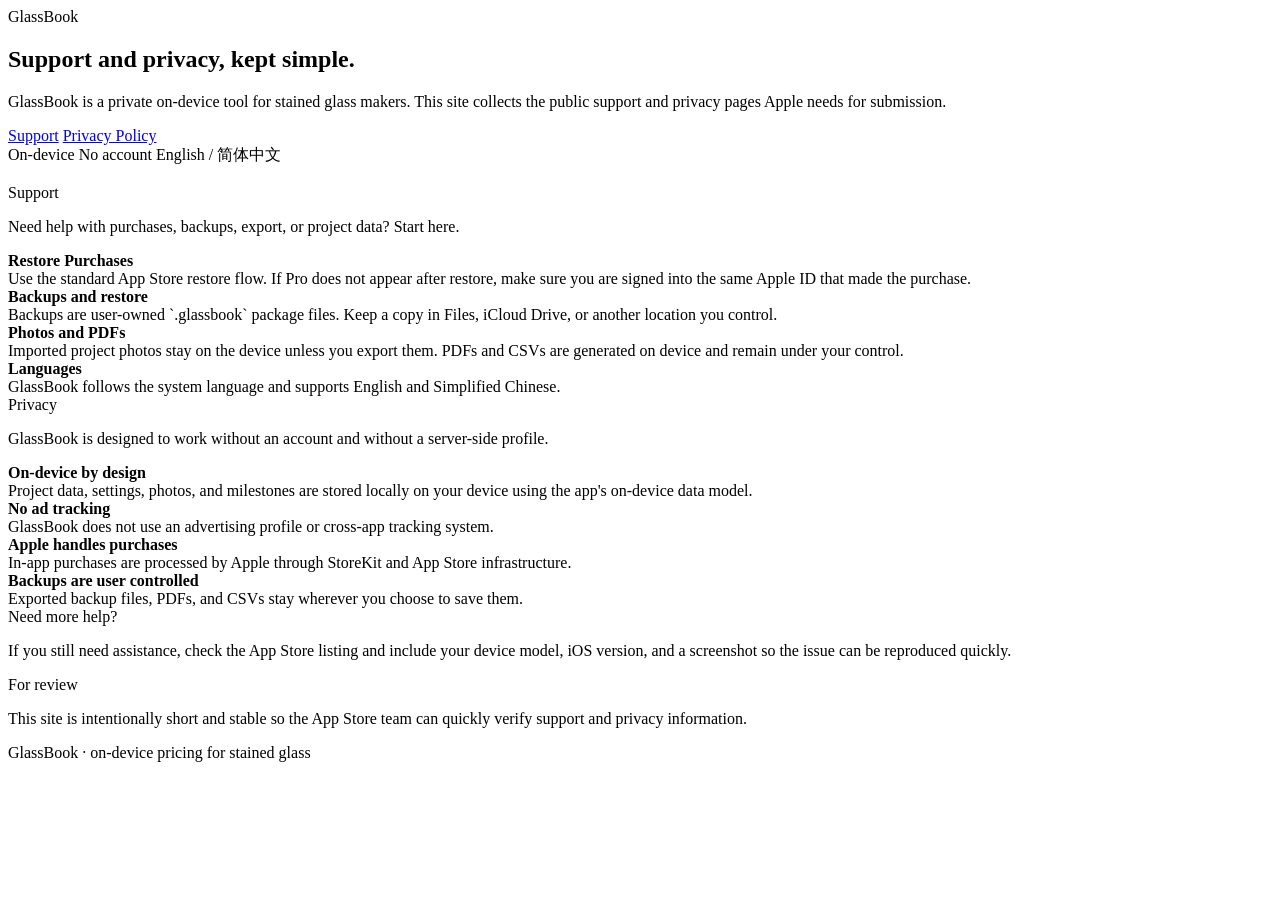
==== index.html @ b01d8851 "Initialize GlassBook support site" ====
<!doctype html>
<html lang="en">
  <head>
    <meta charset="utf-8" />
    <meta name="viewport" content="width=device-width, initial-scale=1" />
    <title>GlassBook Support</title>
    <meta name="description" content="GlassBook support and privacy pages." />
    <link rel="stylesheet" href="assets/styles.css" />
  </head>
  <body>
    <main class="shell">
      <section class="hero split">
        <div>
          <div class="eyebrow">GlassBook</div>
          <h1>Support and privacy, kept simple.</h1>
          <p class="lede">
            GlassBook is a private on-device tool for stained glass makers. This site collects
            the public support and privacy pages Apple needs for submission.
          </p>
          <div class="hero-actions">
            <a class="button primary" href="support/">Support</a>
            <a class="button secondary" href="privacy/">Privacy Policy</a>
          </div>
          <div class="crumbs">
            <span class="chip">On-device</span>
            <span class="chip">No account</span>
            <span class="chip">English / 简体中文</span>
          </div>
        </div>
        <div class="brand-mark" aria-hidden="true">
          <img src="assets/brand-icon.svg" alt="" />
        </div>
      </section>

      <section class="grid two section">
        <article class="card">
          <div class="section-title">Support</div>
          <div class="stack">
            <p>Need help with purchases, backups, export, or project data? Start here.</p>
            <div class="list">
              <div class="item">
                <strong>Restore Purchases</strong>
                <div class="muted small">
                  Use the standard App Store restore flow. If Pro does not appear after restore,
                  make sure you are signed into the same Apple ID that made the purchase.
                </div>
              </div>
              <div class="item">
                <strong>Backups and restore</strong>
                <div class="muted small">
                  Backups are user-owned `.glassbook` package files. Keep a copy in Files, iCloud
                  Drive, or another location you control.
                </div>
              </div>
              <div class="item">
                <strong>Photos and PDFs</strong>
                <div class="muted small">
                  Imported project photos stay on the device unless you export them. PDFs and CSVs
                  are generated on device and remain under your control.
                </div>
              </div>
              <div class="item">
                <strong>Languages</strong>
                <div class="muted small">
                  GlassBook follows the system language and supports English and Simplified Chinese.
                </div>
              </div>
            </div>
          </div>
        </article>

        <article class="card soft">
          <div class="section-title">Privacy</div>
          <div class="stack">
            <p>GlassBook is designed to work without an account and without a server-side profile.</p>
            <div class="list">
              <div class="item">
                <strong>On-device by design</strong>
                <div class="muted small">
                  Project data, settings, photos, and milestones are stored locally on your device
                  using the app's on-device data model.
                </div>
              </div>
              <div class="item">
                <strong>No ad tracking</strong>
                <div class="muted small">
                  GlassBook does not use an advertising profile or cross-app tracking system.
                </div>
              </div>
              <div class="item">
                <strong>Apple handles purchases</strong>
                <div class="muted small">
                  In-app purchases are processed by Apple through StoreKit and App Store infrastructure.
                </div>
              </div>
              <div class="item">
                <strong>Backups are user controlled</strong>
                <div class="muted small">
                  Exported backup files, PDFs, and CSVs stay wherever you choose to save them.
                </div>
              </div>
            </div>
          </div>
        </article>
      </section>

      <section class="section">
        <div class="grid two">
          <article class="card">
            <div class="section-title">Need more help?</div>
            <p>
              If you still need assistance, check the App Store listing and include your device
              model, iOS version, and a screenshot so the issue can be reproduced quickly.
            </p>
          </article>
          <article class="card">
            <div class="section-title">For review</div>
            <p>
              This site is intentionally short and stable so the App Store team can quickly verify
              support and privacy information.
            </p>
          </article>
        </div>
      </section>

      <div class="footer">GlassBook · on-device pricing for stained glass</div>
    </main>
  </body>
</html>
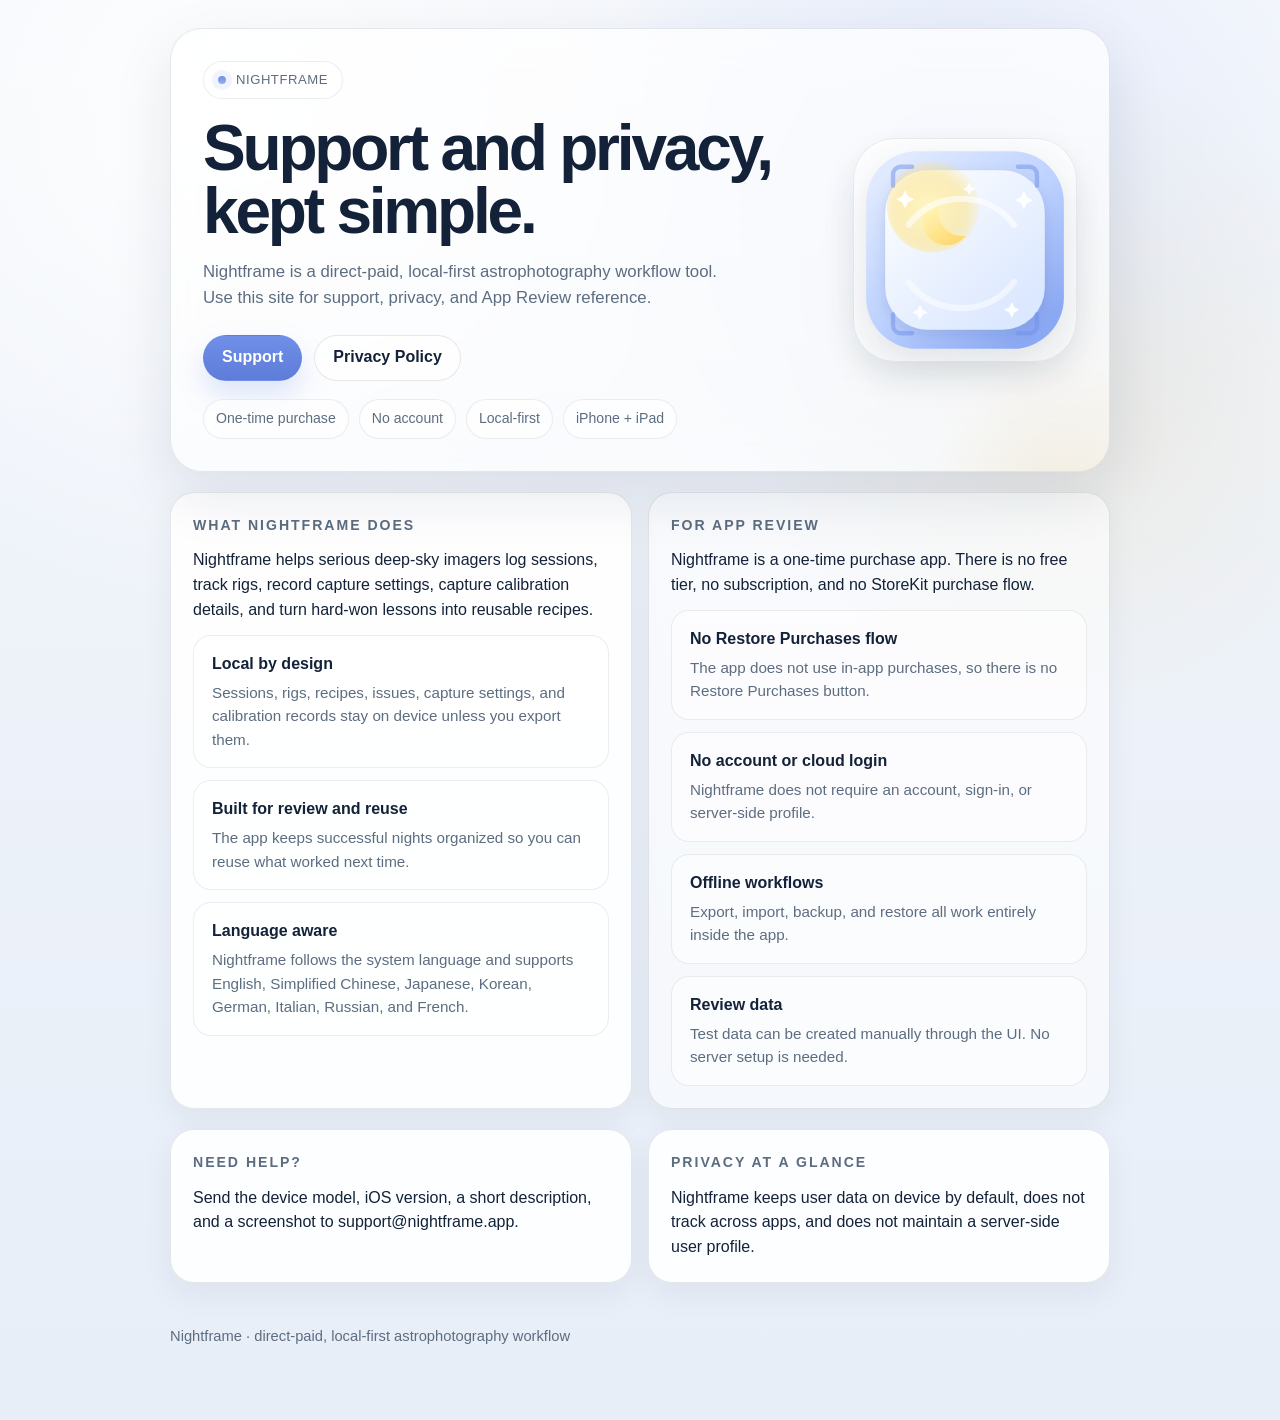
==== commit 346c57b9: "Build Nightframe support site" ====
--- a/index.html
+++ b/index.html
@@ -3,66 +3,113 @@
   <head>
     <meta charset="utf-8" />
     <meta name="viewport" content="width=device-width, initial-scale=1" />
-    <title>GlassBook Support</title>
-    <meta name="description" content="GlassBook support and privacy pages." />
+    <title>Nightframe Support</title>
+    <meta
+      name="description"
+      content="Nightframe support and privacy information for the App Store review and customers."
+    />
     <link rel="stylesheet" href="assets/styles.css" />
+    <style>
+      :root {
+        --bg: #f3f6fb;
+        --bg-2: #e7eef8;
+        --card: rgba(255, 255, 255, 0.72);
+        --card-strong: rgba(255, 255, 255, 0.9);
+        --text: #132238;
+        --muted: #5d6d80;
+        --accent: #6f8fe8;
+        --accent-2: #d7b86b;
+        --line: rgba(19, 34, 56, 0.1);
+        --shadow: 0 22px 60px rgba(19, 34, 56, 0.1);
+        --max: 980px;
+      }
+      body {
+        background:
+          radial-gradient(circle at 18% 8%, rgba(255, 255, 255, 0.9), transparent 30%),
+          radial-gradient(circle at 75% 12%, rgba(158, 185, 255, 0.18), transparent 24%),
+          radial-gradient(circle at 84% 28%, rgba(215, 184, 107, 0.16), transparent 22%),
+          linear-gradient(180deg, var(--bg), var(--bg-2));
+      }
+      .hero::before {
+        background: radial-gradient(circle, rgba(111, 143, 232, 0.18), transparent 70%);
+      }
+      .hero::after {
+        background: radial-gradient(circle, rgba(215, 184, 107, 0.16), transparent 68%);
+      }
+      .eyebrow::before {
+        background: linear-gradient(180deg, #6f8fe8, #97aef7);
+        box-shadow: 0 0 0 6px rgba(111, 143, 232, 0.1);
+      }
+      .button.primary {
+        background: linear-gradient(180deg, #6f8fe8, #5e7cd9);
+        box-shadow: 0 14px 28px rgba(111, 143, 232, 0.22);
+      }
+      .brand-mark {
+        width: 224px;
+        height: 224px;
+      }
+      .brand-mark img {
+        width: 100%;
+        height: 100%;
+        object-fit: contain;
+        filter: drop-shadow(0 12px 18px rgba(19, 34, 56, 0.12));
+      }
+    </style>
   </head>
   <body>
     <main class="shell">
       <section class="hero split">
         <div>
-          <div class="eyebrow">GlassBook</div>
+          <div class="eyebrow">Nightframe</div>
           <h1>Support and privacy, kept simple.</h1>
           <p class="lede">
-            GlassBook is a private on-device tool for stained glass makers. This site collects
-            the public support and privacy pages Apple needs for submission.
+            Nightframe is a direct-paid, local-first astrophotography workflow tool. Use this
+            site for support, privacy, and App Review reference.
           </p>
           <div class="hero-actions">
             <a class="button primary" href="support/">Support</a>
             <a class="button secondary" href="privacy/">Privacy Policy</a>
           </div>
           <div class="crumbs">
-            <span class="chip">On-device</span>
+            <span class="chip">One-time purchase</span>
             <span class="chip">No account</span>
-            <span class="chip">English / 简体中文</span>
+            <span class="chip">Local-first</span>
+            <span class="chip">iPhone + iPad</span>
           </div>
         </div>
         <div class="brand-mark" aria-hidden="true">
-          <img src="assets/brand-icon.svg" alt="" />
+          <img src="assets/nightframe-mark.svg" alt="" />
         </div>
       </section>
 
       <section class="grid two section">
         <article class="card">
-          <div class="section-title">Support</div>
+          <div class="section-title">What Nightframe does</div>
           <div class="stack">
-            <p>Need help with purchases, backups, export, or project data? Start here.</p>
+            <p>
+              Nightframe helps serious deep-sky imagers log sessions, track rigs, record capture
+              settings, capture calibration details, and turn hard-won lessons into reusable
+              recipes.
+            </p>
             <div class="list">
               <div class="item">
-                <strong>Restore Purchases</strong>
+                <strong>Local by design</strong>
                 <div class="muted small">
-                  Use the standard App Store restore flow. If Pro does not appear after restore,
-                  make sure you are signed into the same Apple ID that made the purchase.
+                  Sessions, rigs, recipes, issues, capture settings, and calibration records stay
+                  on device unless you export them.
                 </div>
               </div>
               <div class="item">
-                <strong>Backups and restore</strong>
+                <strong>Built for review and reuse</strong>
                 <div class="muted small">
-                  Backups are user-owned `.glassbook` package files. Keep a copy in Files, iCloud
-                  Drive, or another location you control.
+                  The app keeps successful nights organized so you can reuse what worked next time.
                 </div>
               </div>
               <div class="item">
-                <strong>Photos and PDFs</strong>
+                <strong>Language aware</strong>
                 <div class="muted small">
-                  Imported project photos stay on the device unless you export them. PDFs and CSVs
-                  are generated on device and remain under your control.
-                </div>
-              </div>
-              <div class="item">
-                <strong>Languages</strong>
-                <div class="muted small">
-                  GlassBook follows the system language and supports English and Simplified Chinese.
+                  Nightframe follows the system language and supports English, Simplified Chinese,
+                  Japanese, Korean, German, Italian, Russian, and French.
                 </div>
               </div>
             </div>
@@ -70,33 +117,35 @@
         </article>
 
         <article class="card soft">
-          <div class="section-title">Privacy</div>
+          <div class="section-title">For App Review</div>
           <div class="stack">
-            <p>GlassBook is designed to work without an account and without a server-side profile.</p>
+            <p>
+              Nightframe is a one-time purchase app. There is no free tier, no subscription, and
+              no StoreKit purchase flow.
+            </p>
             <div class="list">
               <div class="item">
-                <strong>On-device by design</strong>
+                <strong>No Restore Purchases flow</strong>
                 <div class="muted small">
-                  Project data, settings, photos, and milestones are stored locally on your device
-                  using the app's on-device data model.
+                  The app does not use in-app purchases, so there is no Restore Purchases button.
                 </div>
               </div>
               <div class="item">
-                <strong>No ad tracking</strong>
+                <strong>No account or cloud login</strong>
                 <div class="muted small">
-                  GlassBook does not use an advertising profile or cross-app tracking system.
+                  Nightframe does not require an account, sign-in, or server-side profile.
                 </div>
               </div>
               <div class="item">
-                <strong>Apple handles purchases</strong>
+                <strong>Offline workflows</strong>
                 <div class="muted small">
-                  In-app purchases are processed by Apple through StoreKit and App Store infrastructure.
+                  Export, import, backup, and restore all work entirely inside the app.
                 </div>
               </div>
               <div class="item">
-                <strong>Backups are user controlled</strong>
+                <strong>Review data</strong>
                 <div class="muted small">
-                  Exported backup files, PDFs, and CSVs stay wherever you choose to save them.
+                  Test data can be created manually through the UI. No server setup is needed.
                 </div>
               </div>
             </div>
@@ -107,23 +156,23 @@
       <section class="section">
         <div class="grid two">
           <article class="card">
-            <div class="section-title">Need more help?</div>
+            <div class="section-title">Need help?</div>
             <p>
-              If you still need assistance, check the App Store listing and include your device
-              model, iOS version, and a screenshot so the issue can be reproduced quickly.
+              Send the device model, iOS version, a short description, and a screenshot to
+              support@nightframe.app.
             </p>
           </article>
           <article class="card">
-            <div class="section-title">For review</div>
+            <div class="section-title">Privacy at a glance</div>
             <p>
-              This site is intentionally short and stable so the App Store team can quickly verify
-              support and privacy information.
+              Nightframe keeps user data on device by default, does not track across apps, and
+              does not maintain a server-side user profile.
             </p>
           </article>
         </div>
       </section>
 
-      <div class="footer">GlassBook · on-device pricing for stained glass</div>
+      <div class="footer">Nightframe · direct-paid, local-first astrophotography workflow</div>
     </main>
   </body>
-</html>
+</html>
--- a/assets/styles.css
+++ b/assets/styles.css
@@ -0,0 +1,188 @@
+:root {
+  color-scheme: light;
+  --bg: #eef2f5;
+  --bg-2: #e4eced;
+  --card: rgba(255, 255, 255, 0.72);
+  --card-strong: rgba(255, 255, 255, 0.88);
+  --text: #10212c;
+  --muted: #556471;
+  --accent: #2f7f77;
+  --accent-2: #d8a64d;
+  --line: rgba(16, 33, 44, 0.10);
+  --shadow: 0 20px 60px rgba(16, 33, 44, 0.10);
+  --radius-xl: 32px;
+  --radius-lg: 24px;
+  --radius-md: 18px;
+  --radius-sm: 14px;
+  --max: 920px;
+  --body: -apple-system, BlinkMacSystemFont, "SF Pro Display", "SF Pro Text", "Helvetica Neue", Arial, sans-serif;
+}
+
+* { box-sizing: border-box; }
+html, body { min-height: 100%; }
+body {
+  margin: 0;
+  font-family: var(--body);
+  color: var(--text);
+  background:
+    radial-gradient(circle at top, rgba(255, 255, 255, 0.78), transparent 38%),
+    radial-gradient(circle at 20% 10%, rgba(47, 127, 119, 0.10), transparent 24%),
+    radial-gradient(circle at 80% 18%, rgba(216, 166, 77, 0.12), transparent 20%),
+    linear-gradient(180deg, var(--bg), var(--bg-2));
+  line-height: 1.55;
+  -webkit-font-smoothing: antialiased;
+  text-rendering: optimizeLegibility;
+}
+
+a { color: inherit; text-decoration: none; }
+.shell { max-width: var(--max); margin: 0 auto; padding: 28px 20px 72px; }
+.hero {
+  position: relative;
+  overflow: hidden;
+  padding: 32px;
+  background: linear-gradient(180deg, var(--card), rgba(255, 255, 255, 0.62));
+  border: 1px solid var(--line);
+  border-radius: var(--radius-xl);
+  box-shadow: var(--shadow);
+  backdrop-filter: blur(22px);
+}
+.hero::after {
+  content: "";
+  position: absolute;
+  inset: auto -10% -38% auto;
+  width: 280px;
+  height: 280px;
+  border-radius: 999px;
+  background: radial-gradient(circle, rgba(47, 127, 119, 0.14), transparent 68%);
+  pointer-events: none;
+}
+.eyebrow {
+  display: inline-flex;
+  align-items: center;
+  gap: 10px;
+  padding: 8px 14px;
+  margin-bottom: 18px;
+  border-radius: 999px;
+  background: rgba(255, 255, 255, 0.72);
+  border: 1px solid rgba(16, 33, 44, 0.08);
+  color: var(--muted);
+  font-size: 0.82rem;
+  letter-spacing: 0.04em;
+  text-transform: uppercase;
+}
+.eyebrow::before {
+  content: "";
+  width: 8px;
+  height: 8px;
+  border-radius: 999px;
+  background: linear-gradient(180deg, var(--accent), #55a6a0);
+  box-shadow: 0 0 0 6px rgba(47, 127, 119, 0.10);
+}
+h1, h2, h3, p { margin: 0; }
+h1 {
+  font-size: clamp(2.4rem, 5vw, 4.2rem);
+  line-height: 0.98;
+  letter-spacing: -0.05em;
+}
+.lede { max-width: 58ch; margin-top: 16px; color: var(--muted); font-size: 1.05rem; }
+.hero-actions { display: flex; flex-wrap: wrap; gap: 12px; margin-top: 24px; }
+.button {
+  display: inline-flex;
+  align-items: center;
+  justify-content: center;
+  gap: 10px;
+  min-height: 46px;
+  padding: 0 18px;
+  border-radius: 999px;
+  font-weight: 650;
+  border: 1px solid transparent;
+  transition: transform 120ms ease, box-shadow 120ms ease, border-color 120ms ease, background 120ms ease;
+}
+.button:hover { transform: translateY(-1px); }
+.button.primary {
+  color: white;
+  background: linear-gradient(180deg, #2f7f77, #256a63);
+  box-shadow: 0 14px 28px rgba(47, 127, 119, 0.22);
+}
+.button.secondary {
+  color: var(--text);
+  background: rgba(255, 255, 255, 0.64);
+  border-color: rgba(16, 33, 44, 0.10);
+}
+.grid { display: grid; gap: 16px; margin-top: 18px; }
+.grid.two { grid-template-columns: repeat(2, minmax(0, 1fr)); }
+.grid.three { grid-template-columns: repeat(3, minmax(0, 1fr)); }
+.card {
+  padding: 22px;
+  background: var(--card-strong);
+  border: 1px solid var(--line);
+  border-radius: var(--radius-lg);
+  box-shadow: 0 10px 32px rgba(16, 33, 44, 0.06);
+}
+.card.soft { background: rgba(255, 255, 255, 0.56); }
+.section { margin-top: 20px; }
+.section-title {
+  margin-bottom: 12px;
+  font-size: 0.88rem;
+  font-weight: 700;
+  letter-spacing: 0.14em;
+  text-transform: uppercase;
+  color: var(--muted);
+}
+.stack { display: grid; gap: 12px; }
+.list { display: grid; gap: 12px; }
+.item {
+  padding: 16px 18px;
+  border-radius: var(--radius-md);
+  background: rgba(255, 255, 255, 0.56);
+  border: 1px solid rgba(16, 33, 44, 0.08);
+}
+.item strong { display: block; margin-bottom: 4px; }
+.muted { color: var(--muted); }
+.small { font-size: 0.95rem; }
+.split {
+  display: grid;
+  grid-template-columns: minmax(0, 1fr) 240px;
+  gap: 20px;
+  align-items: center;
+}
+.brand-mark {
+  display: grid;
+  place-items: center;
+  width: 184px;
+  height: 184px;
+  margin-left: auto;
+  border-radius: 42px;
+  background: radial-gradient(circle at 35% 30%, rgba(255, 255, 255, 0.96), rgba(255, 255, 255, 0.62) 62%, rgba(255, 255, 255, 0.30));
+  border: 1px solid rgba(16, 33, 44, 0.08);
+  box-shadow: inset 0 2px 0 rgba(255, 255, 255, 0.52), 0 16px 34px rgba(16, 33, 44, 0.08);
+}
+.brand-mark img,
+.brand-mark svg {
+  display: block;
+  width: 112px;
+  height: 112px;
+  object-fit: contain;
+  filter: drop-shadow(0 10px 16px rgba(16, 33, 44, 0.12));
+}
+.crumbs { display: flex; flex-wrap: wrap; gap: 10px; margin-top: 18px; }
+.chip {
+  padding: 8px 12px;
+  border-radius: 999px;
+  background: rgba(255, 255, 255, 0.64);
+  border: 1px solid rgba(16, 33, 44, 0.08);
+  color: var(--muted);
+  font-size: 0.88rem;
+}
+.footer { margin-top: 24px; padding-top: 18px; color: var(--muted); font-size: 0.92rem; }
+.footnote { margin-top: 14px; color: var(--muted); font-size: 0.9rem; }
+@media (max-width: 860px) {
+  .split, .grid.two, .grid.three { grid-template-columns: 1fr; }
+  .hero { padding: 24px; }
+  .brand-mark { width: 156px; height: 156px; margin: 0; }
+}
+@media (max-width: 560px) {
+  .shell { padding-left: 14px; padding-right: 14px; }
+  .hero { padding: 22px 18px; border-radius: 28px; }
+  h1 { font-size: clamp(2.1rem, 10vw, 3rem); }
+}
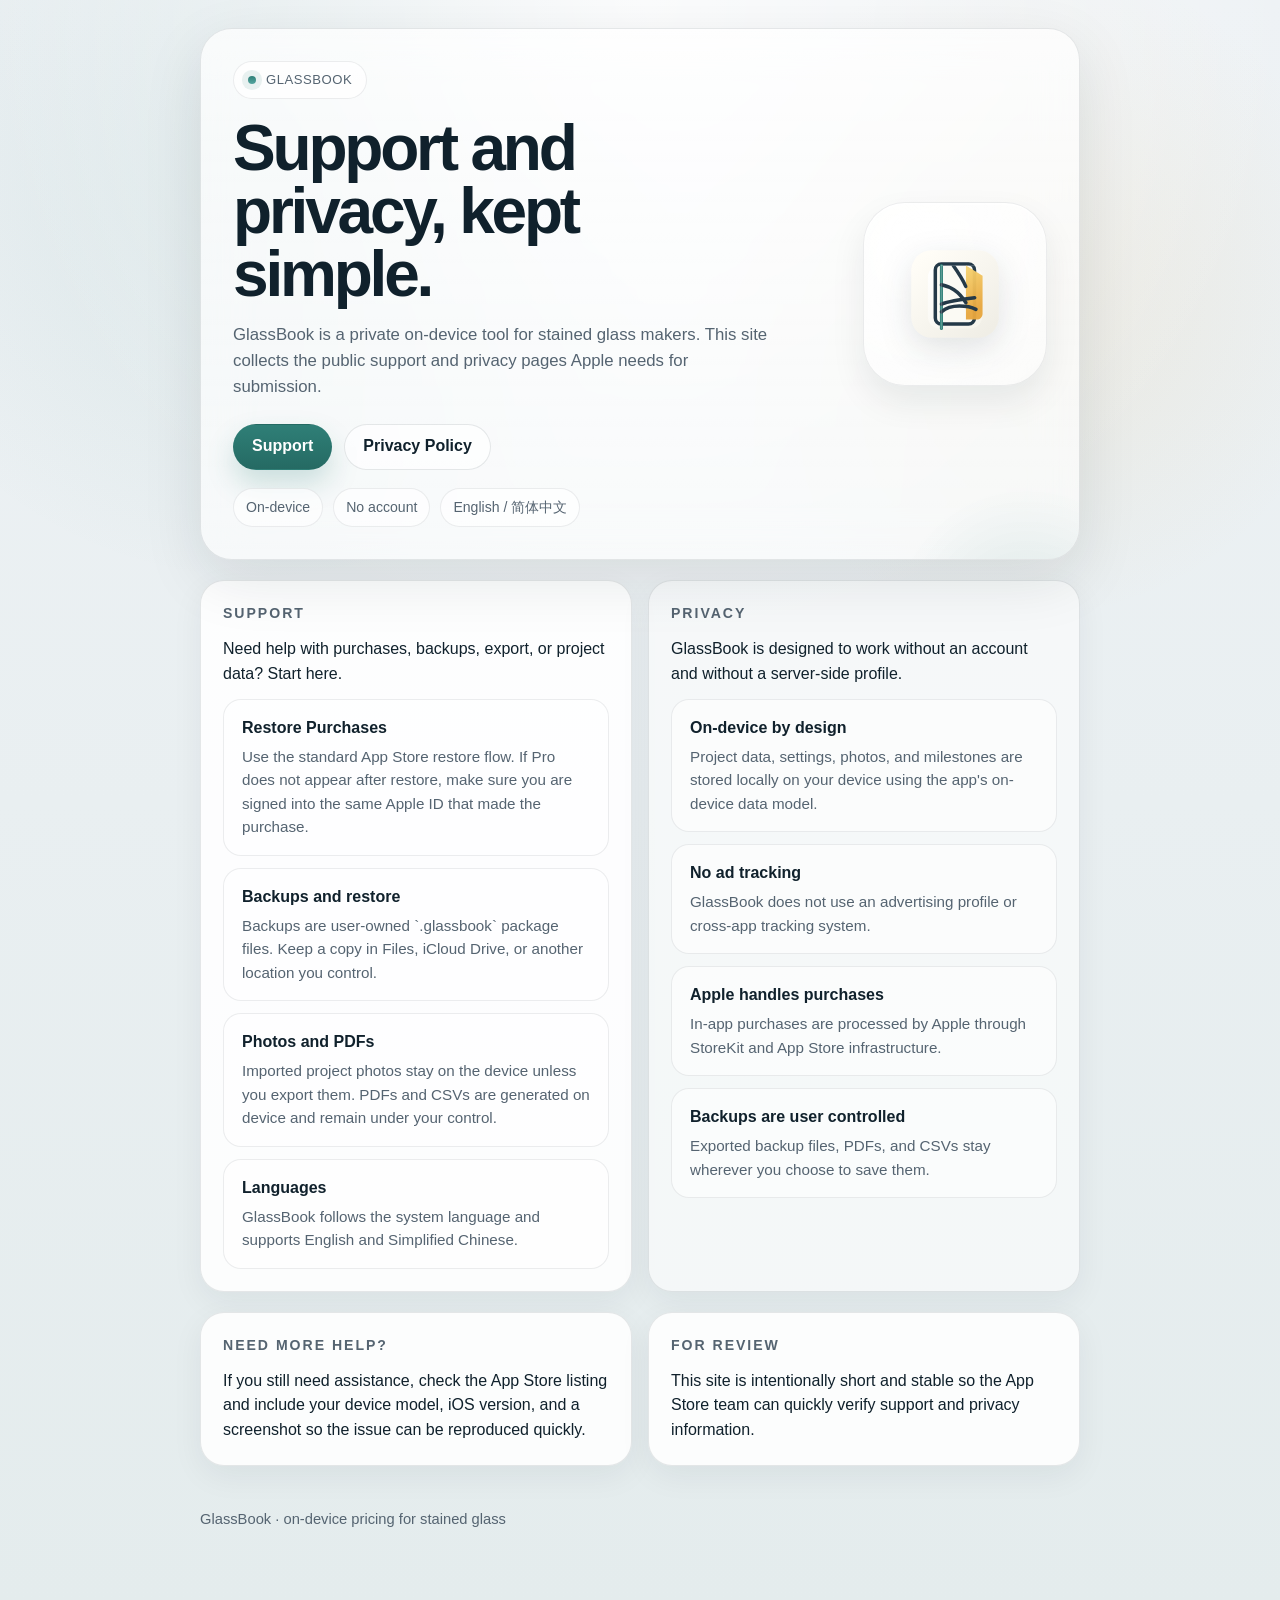
==== commit 2eddfee6: "Restore GlassBook pages and add Nightframe site" ====
--- a/index.html
+++ b/index.html
@@ -3,113 +3,66 @@
   <head>
     <meta charset="utf-8" />
     <meta name="viewport" content="width=device-width, initial-scale=1" />
-    <title>Nightframe Support</title>
-    <meta
-      name="description"
-      content="Nightframe support and privacy information for the App Store review and customers."
-    />
+    <title>GlassBook Support</title>
+    <meta name="description" content="GlassBook support and privacy pages." />
     <link rel="stylesheet" href="assets/styles.css" />
-    <style>
-      :root {
-        --bg: #f3f6fb;
-        --bg-2: #e7eef8;
-        --card: rgba(255, 255, 255, 0.72);
-        --card-strong: rgba(255, 255, 255, 0.9);
-        --text: #132238;
-        --muted: #5d6d80;
-        --accent: #6f8fe8;
-        --accent-2: #d7b86b;
-        --line: rgba(19, 34, 56, 0.1);
-        --shadow: 0 22px 60px rgba(19, 34, 56, 0.1);
-        --max: 980px;
-      }
-      body {
-        background:
-          radial-gradient(circle at 18% 8%, rgba(255, 255, 255, 0.9), transparent 30%),
-          radial-gradient(circle at 75% 12%, rgba(158, 185, 255, 0.18), transparent 24%),
-          radial-gradient(circle at 84% 28%, rgba(215, 184, 107, 0.16), transparent 22%),
-          linear-gradient(180deg, var(--bg), var(--bg-2));
-      }
-      .hero::before {
-        background: radial-gradient(circle, rgba(111, 143, 232, 0.18), transparent 70%);
-      }
-      .hero::after {
-        background: radial-gradient(circle, rgba(215, 184, 107, 0.16), transparent 68%);
-      }
-      .eyebrow::before {
-        background: linear-gradient(180deg, #6f8fe8, #97aef7);
-        box-shadow: 0 0 0 6px rgba(111, 143, 232, 0.1);
-      }
-      .button.primary {
-        background: linear-gradient(180deg, #6f8fe8, #5e7cd9);
-        box-shadow: 0 14px 28px rgba(111, 143, 232, 0.22);
-      }
-      .brand-mark {
-        width: 224px;
-        height: 224px;
-      }
-      .brand-mark img {
-        width: 100%;
-        height: 100%;
-        object-fit: contain;
-        filter: drop-shadow(0 12px 18px rgba(19, 34, 56, 0.12));
-      }
-    </style>
   </head>
   <body>
     <main class="shell">
       <section class="hero split">
         <div>
-          <div class="eyebrow">Nightframe</div>
+          <div class="eyebrow">GlassBook</div>
           <h1>Support and privacy, kept simple.</h1>
           <p class="lede">
-            Nightframe is a direct-paid, local-first astrophotography workflow tool. Use this
-            site for support, privacy, and App Review reference.
+            GlassBook is a private on-device tool for stained glass makers. This site collects
+            the public support and privacy pages Apple needs for submission.
           </p>
           <div class="hero-actions">
             <a class="button primary" href="support/">Support</a>
             <a class="button secondary" href="privacy/">Privacy Policy</a>
           </div>
           <div class="crumbs">
-            <span class="chip">One-time purchase</span>
+            <span class="chip">On-device</span>
             <span class="chip">No account</span>
-            <span class="chip">Local-first</span>
-            <span class="chip">iPhone + iPad</span>
+            <span class="chip">English / 简体中文</span>
           </div>
         </div>
         <div class="brand-mark" aria-hidden="true">
-          <img src="assets/nightframe-mark.svg" alt="" />
+          <img src="assets/brand-icon.svg" alt="" />
         </div>
       </section>
 
       <section class="grid two section">
         <article class="card">
-          <div class="section-title">What Nightframe does</div>
+          <div class="section-title">Support</div>
           <div class="stack">
-            <p>
-              Nightframe helps serious deep-sky imagers log sessions, track rigs, record capture
-              settings, capture calibration details, and turn hard-won lessons into reusable
-              recipes.
-            </p>
+            <p>Need help with purchases, backups, export, or project data? Start here.</p>
             <div class="list">
               <div class="item">
-                <strong>Local by design</strong>
+                <strong>Restore Purchases</strong>
                 <div class="muted small">
-                  Sessions, rigs, recipes, issues, capture settings, and calibration records stay
-                  on device unless you export them.
+                  Use the standard App Store restore flow. If Pro does not appear after restore,
+                  make sure you are signed into the same Apple ID that made the purchase.
                 </div>
               </div>
               <div class="item">
-                <strong>Built for review and reuse</strong>
+                <strong>Backups and restore</strong>
                 <div class="muted small">
-                  The app keeps successful nights organized so you can reuse what worked next time.
+                  Backups are user-owned `.glassbook` package files. Keep a copy in Files, iCloud
+                  Drive, or another location you control.
                 </div>
               </div>
               <div class="item">
-                <strong>Language aware</strong>
+                <strong>Photos and PDFs</strong>
                 <div class="muted small">
-                  Nightframe follows the system language and supports English, Simplified Chinese,
-                  Japanese, Korean, German, Italian, Russian, and French.
+                  Imported project photos stay on the device unless you export them. PDFs and CSVs
+                  are generated on device and remain under your control.
+                </div>
+              </div>
+              <div class="item">
+                <strong>Languages</strong>
+                <div class="muted small">
+                  GlassBook follows the system language and supports English and Simplified Chinese.
                 </div>
               </div>
             </div>
@@ -117,35 +70,33 @@
         </article>
 
         <article class="card soft">
-          <div class="section-title">For App Review</div>
+          <div class="section-title">Privacy</div>
           <div class="stack">
-            <p>
-              Nightframe is a one-time purchase app. There is no free tier, no subscription, and
-              no StoreKit purchase flow.
-            </p>
+            <p>GlassBook is designed to work without an account and without a server-side profile.</p>
             <div class="list">
               <div class="item">
-                <strong>No Restore Purchases flow</strong>
+                <strong>On-device by design</strong>
                 <div class="muted small">
-                  The app does not use in-app purchases, so there is no Restore Purchases button.
+                  Project data, settings, photos, and milestones are stored locally on your device
+                  using the app's on-device data model.
                 </div>
               </div>
               <div class="item">
-                <strong>No account or cloud login</strong>
+                <strong>No ad tracking</strong>
                 <div class="muted small">
-                  Nightframe does not require an account, sign-in, or server-side profile.
+                  GlassBook does not use an advertising profile or cross-app tracking system.
                 </div>
               </div>
               <div class="item">
-                <strong>Offline workflows</strong>
+                <strong>Apple handles purchases</strong>
                 <div class="muted small">
-                  Export, import, backup, and restore all work entirely inside the app.
+                  In-app purchases are processed by Apple through StoreKit and App Store infrastructure.
                 </div>
               </div>
               <div class="item">
-                <strong>Review data</strong>
+                <strong>Backups are user controlled</strong>
                 <div class="muted small">
-                  Test data can be created manually through the UI. No server setup is needed.
+                  Exported backup files, PDFs, and CSVs stay wherever you choose to save them.
                 </div>
               </div>
             </div>
@@ -156,23 +107,23 @@
       <section class="section">
         <div class="grid two">
           <article class="card">
-            <div class="section-title">Need help?</div>
+            <div class="section-title">Need more help?</div>
             <p>
-              Send the device model, iOS version, a short description, and a screenshot to
-              support@nightframe.app.
+              If you still need assistance, check the App Store listing and include your device
+              model, iOS version, and a screenshot so the issue can be reproduced quickly.
             </p>
           </article>
           <article class="card">
-            <div class="section-title">Privacy at a glance</div>
+            <div class="section-title">For review</div>
             <p>
-              Nightframe keeps user data on device by default, does not track across apps, and
-              does not maintain a server-side user profile.
+              This site is intentionally short and stable so the App Store team can quickly verify
+              support and privacy information.
             </p>
           </article>
         </div>
       </section>
 
-      <div class="footer">Nightframe · direct-paid, local-first astrophotography workflow</div>
+      <div class="footer">GlassBook · on-device pricing for stained glass</div>
     </main>
   </body>
-</html>+</html>
